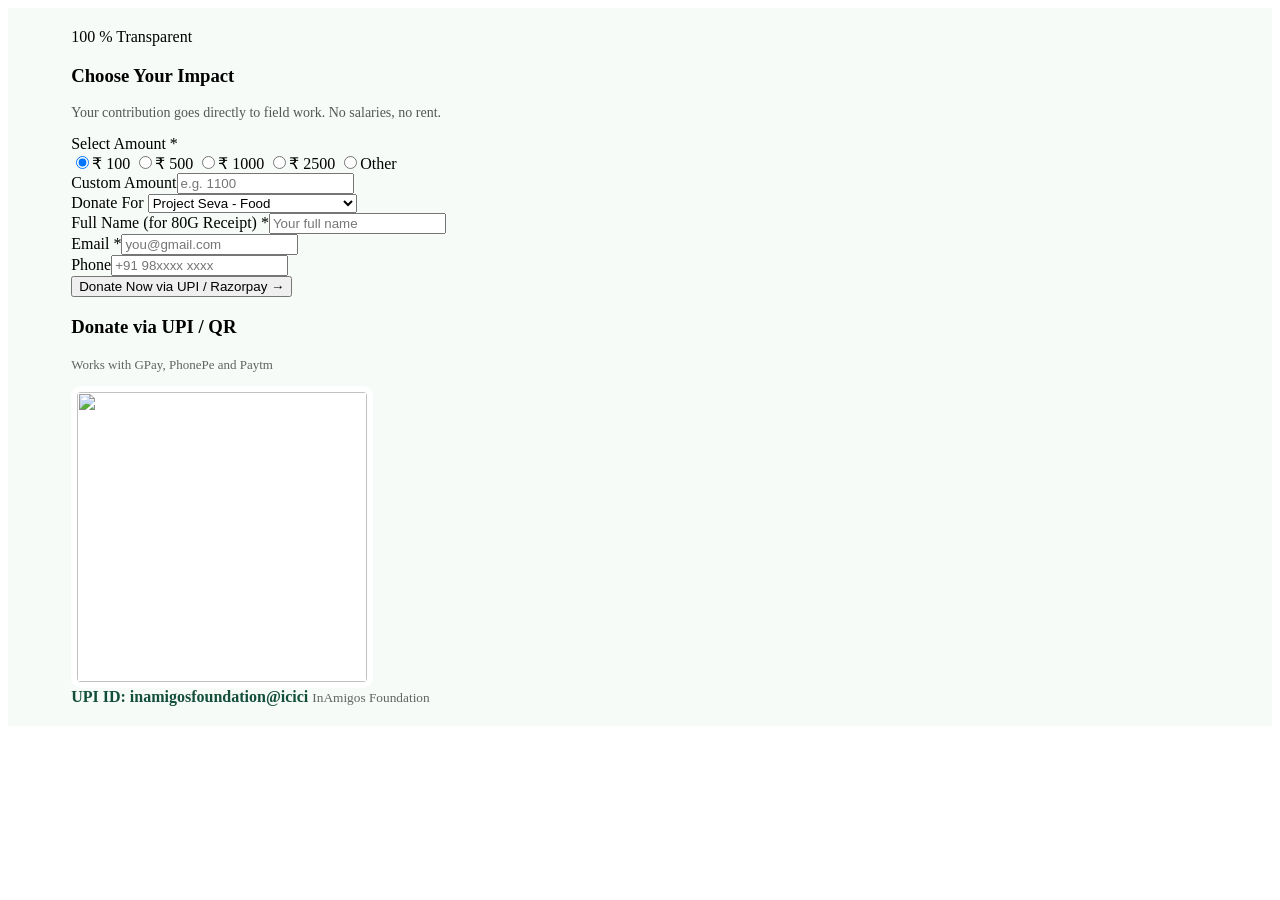
==== donate.html @ 6199de29 "Add files via upload" ====
<!DOCTYPE html>
<html>

<head>
  <meta charset="UTF-8">
  <meta name="viewport" content="width=device-width, initial-scale=1">
  <title>InAmigos Foundation - Donate</title>
<link rel="stylesheet" href="donate.css">
</head>

<body>
<section id="donate" style="padding:20px 5%;background:var(--cream, #F6FBF7)">


<div class="donate-wrap">
  <!-- LEFT: FORM -->
  <div class="d-card">
    <span class="d-tag">100 % Transparent</span>
    <h3>Choose Your Impact</h3>
    <p style="opacity:.65;font-size:14px">Your contribution goes directly to field work. No salaries, no rent.</p>

    <span class="d-label">Select Amount *</span>
    <div class="d-amounts">
      <input type="radio" name="amt" id="amt100" checked><label for="amt100">&#x20B9; 100</label>
      <input type="radio" name="amt" id="amt500"><label for="amt500">&#x20B9; 500</label>
      <input type="radio" name="amt" id="amt1000"><label for="amt1000">&#x20B9; 1000</label>
      <input type="radio" name="amt" id="amt2500"><label for="amt2500">&#x20B9; 2500</label>
      <input type="radio" name="amt" id="amtOther"><label for="amtOther">Other</label>
    </div>

    <div class="d-grid2">
      <div><span class="d-label">Custom Amount</span><input class="d-input" type="number" placeholder="e.g. 1100"></div>
      <div><span class="d-label">Donate For</span>
        <select class="d-input">
          <option>Project Seva - Food</option>
          <option>Bachpanshala - Education</option>
          <option>Jeev - Animal Welfare</option>
          <option>Prakriti - Environment</option>
          <option>Udaan - Women Empowerment</option>
          <option>Where Most Needed</option>
        </select>
      </div>
    </div>

    <span class="d-label">Full Name (for 80G Receipt) *</span><input class="d-input" type="text" placeholder="Your full name">
    <div class="d-grid2">
      <div><span class="d-label">Email *</span><input class="d-input" type="email" placeholder="you@gmail.com"></div>
      <div><span class="d-label">Phone</span><input class="d-input" type="tel" placeholder="+91 98xxxx xxxx"></div>
    </div>

    <button class="d-btn d-btn-green">Donate Now via UPI / Razorpay &#8594;</button>
  </div>

  <!-- RIGHT: UPI + BANK -->
  <div style="display:grid;gap:18px">
    <div class="d-card">
      <h3>Donate via UPI / QR</h3>
      <p style="font-size:13px;opacity:.6">Works with GPay, PhonePe and Paytm</p>
      <div class="d-qr">
        <img src="qrcode.jpg" style="width:290px;height:290px;background:white;padding:6px;border-radius:10px">
        <br>
        <b style="margin-top:10px;color:#124E3B">UPI ID: inamigosfoundation@icici</b>
        <small style="opacity:.6">InAmigos Foundation</small>
      </div>
      </div>
    </div>

  
  </div>
</div>
</section>


  </div>
</div>
</section>

</body>

</html>
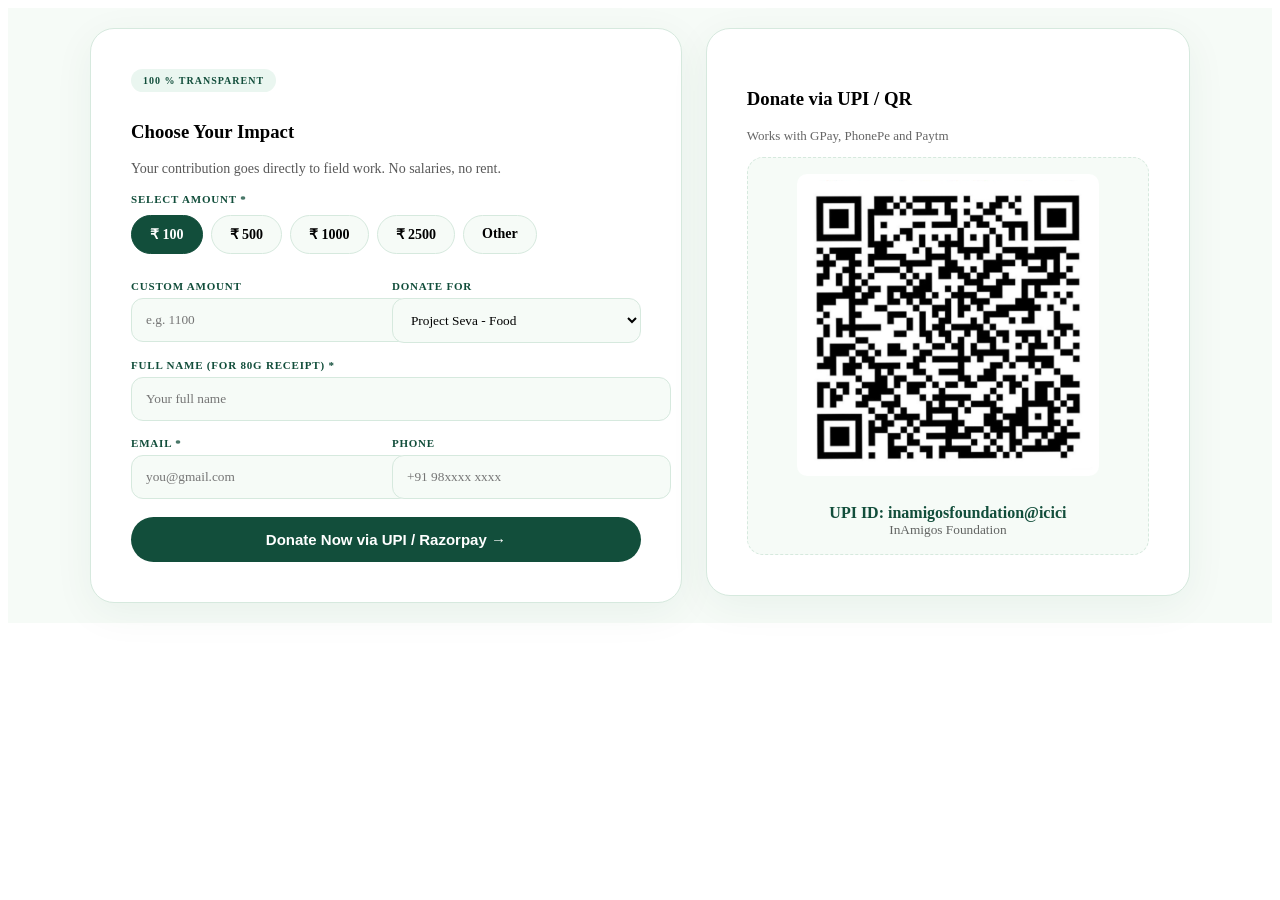
==== commit d4106db5: "Update QR code image source path in donate.html" ====
--- a/donate.html
+++ b/donate.html
@@ -57,7 +57,7 @@
       <h3>Donate via UPI / QR</h3>
       <p style="font-size:13px;opacity:.6">Works with GPay, PhonePe and Paytm</p>
       <div class="d-qr">
-        <img src="qrcode.jpg" style="width:290px;height:290px;background:white;padding:6px;border-radius:10px">
+        <img src="images/qrcode.jpg" style="width:290px;height:290px;background:white;padding:6px;border-radius:10px">
         <br>
         <b style="margin-top:10px;color:#124E3B">UPI ID: inamigosfoundation@icici</b>
         <small style="opacity:.6">InAmigos Foundation</small>
@@ -77,4 +77,4 @@
 
 </body>
 
-</html>+</html>
--- a/donate.css
+++ b/donate.css
@@ -0,0 +1,114 @@
+:root{
+--primary:#124E3B;
+--light:#EAF6F0;
+--cream:#F6FBF7;
+--border:#D6E9DE;
+}
+
+.donate-wrap{
+  max-width: 1100px;
+  margin: 0 auto;
+  display: grid;
+  grid-template-columns: 1.1fr .9fr;
+  gap: 24px;
+  align-items: start}
+  
+.d-card{
+  background: white;
+  border: 1px solid var(--border, #D6E9DE);
+  border-radius: 24px;
+  padding: 40px;
+  box-shadow: 0 10px 40px rgba(18,78,59,.06)}
+  
+.d-tag{
+  display: inline-block;
+  background: var(--light, #EAF6F0);
+  color: var(--primary, #124E3B);
+  padding: 6px 12px;
+  border-radius: 100px;
+  font-size: 10px;
+  font-weight: 700;
+  letter-spacing: 1px;
+  text-transform: uppercase;
+  margin-bottom: 10px}
+  
+.d-label{
+  font-size: 11px;
+  font-weight: 700;
+  letter-spacing:.8px;
+  text-transform: uppercase;
+  color: var(--primary, #124E3B);
+  margin: 16px 0 6px;
+  display: block}
+  
+.d-input{
+  width: 100%;
+  padding: 13px 14px;
+  border-radius: 12px;
+  border: 1.5px solid var(--border, #D6E9DE);
+  background: var(--cream, #F6FBF7);
+  font-family: inherit;
+  outline: none}
+  
+.d-input:focus{
+  border-color:#1B7A5C;
+  background: white;
+  box-shadow: 0 0 0 4px #EAF6F0}
+  
+.d-amounts{
+  display: flex;
+  flex-wrap: wrap;
+  gap: 8px; 
+  margin: 10px 0}
+  
+.d-amounts input{display:none}
+
+.d-amounts label{
+  padding: 10px 18px;
+  border: 1.5px solid var(--border, #D6E9DE);
+  border-radius: 100px;
+  font-weight: 700;
+  cursor: pointer;
+  background:#F6FBF7;
+  transition:.2s;
+  font-size: 14px}
+  
+.d-amounts input:checked + label{
+  background:#124E3B;
+  color: white;
+  border-color:#124E3B}
+  
+.d-grid2{
+  display: grid;
+  grid-template-columns: 1fr 1fr;
+  gap: 12px}
+  
+.d-btn{
+  padding: 14px 22px;
+  border-radius: 100px;
+  font-weight: 700;
+  border: none;
+  cursor: pointer;
+  width: 100%;
+  transition:.2s}
+  
+.d-btn-green{
+  background:#124E3B;
+  color: white;
+  margin-top: 18px;
+  font-size: 15px}
+  
+.d-btn-green:hover{
+  background:#1B7A5C;
+  transform: translateY(-2px)}
+  
+.d-qr{
+  border: 1.5px dashed #D6E9DE;
+  background:#F6FBF7;
+  border-radius: 16px;
+  padding: 16px;
+  display: grid;
+  place-items: center;
+  margin-top: 12px}
+  
+@media(max-width:900px){.donate-wrap{grid-template-columns:1fr}.d-grid2{grid-template-columns:1fr}}
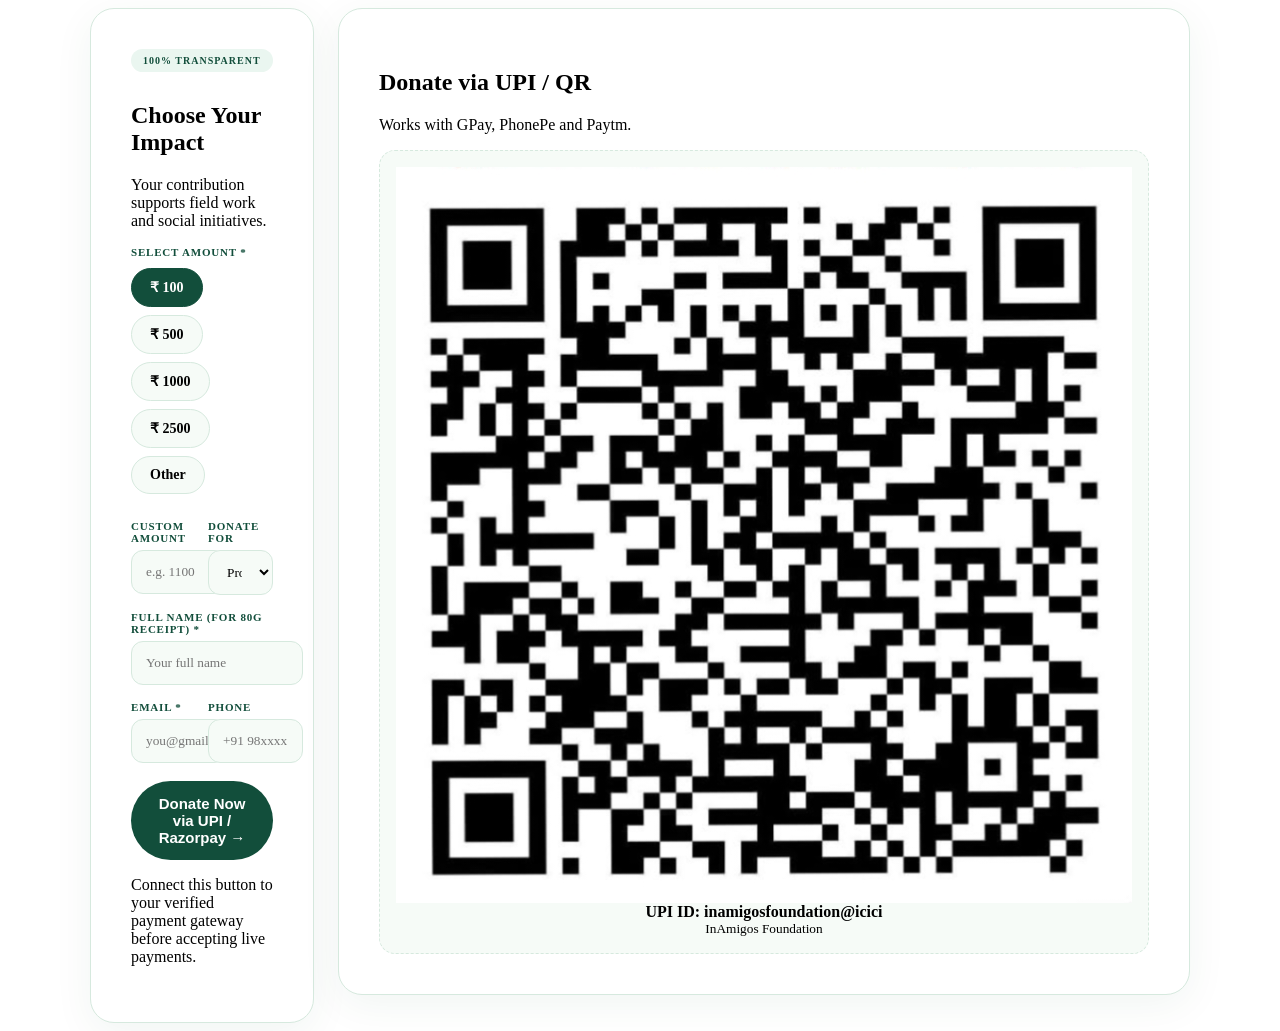
==== commit 25c6ee42: "Refactor donate.html for improved layout and accessibility Updated the donate.html structure to impr" ====
--- a/donate.html
+++ b/donate.html
@@ -1,80 +1,71 @@
 <!DOCTYPE html>
-<html>
-
+<html lang="en">
 <head>
   <meta charset="UTF-8">
-  <meta name="viewport" content="width=device-width, initial-scale=1">
+  <meta name="viewport" content="width=device-width, initial-scale=1.0">
+  <meta name="description" content="Support InAmigos Foundation through a contribution.">
   <title>InAmigos Foundation - Donate</title>
-<link rel="stylesheet" href="donate.css">
+  <link rel="preconnect" href="https://fonts.googleapis.com">
+  <link rel="preconnect" href="https://fonts.gstatic.com" crossorigin>
+  <link href="https://fonts.googleapis.com/css2?family=Inter:wght@400;500;600;700&family=Fraunces:opsz,wght@9..144,600;9..144,700&display=swap" rel="stylesheet">
+  <link rel="stylesheet" href="donate.css">
 </head>
+<body>
+<main class="donate-page">
+  <div class="donate-wrap">
+    <section class="d-card">
+      <span class="d-tag">100% Transparent</span>
+      <h1>Choose Your Impact</h1>
+      <p class="muted">Your contribution supports field work and social initiatives.</p>
 
-<body>
-<section id="donate" style="padding:20px 5%;background:var(--cream, #F6FBF7)">
+      <span class="d-label">Select Amount *</span>
+      <div class="d-amounts">
+        <input type="radio" name="amt" id="amt100" value="100" checked><label for="amt100">₹ 100</label>
+        <input type="radio" name="amt" id="amt500" value="500"><label for="amt500">₹ 500</label>
+        <input type="radio" name="amt" id="amt1000" value="1000"><label for="amt1000">₹ 1000</label>
+        <input type="radio" name="amt" id="amt2500" value="2500"><label for="amt2500">₹ 2500</label>
+        <input type="radio" name="amt" id="amtOther" value="other"><label for="amtOther">Other</label>
+      </div>
 
+      <div class="d-grid2">
+        <div><label class="d-label" for="customAmount">Custom Amount</label><input id="customAmount" class="d-input" type="number" min="1" placeholder="e.g. 1100"></div>
+        <div><label class="d-label" for="donateFor">Donate For</label>
+          <select id="donateFor" class="d-input">
+            <option>Project Seva - Food</option>
+            <option>Bachpanshala - Education</option>
+            <option>Jeev - Animal Welfare</option>
+            <option>Prakriti - Environment</option>
+            <option>Udaan - Women Empowerment</option>
+            <option>Where Most Needed</option>
+          </select>
+        </div>
+      </div>
 
-<div class="donate-wrap">
-  <!-- LEFT: FORM -->
-  <div class="d-card">
-    <span class="d-tag">100 % Transparent</span>
-    <h3>Choose Your Impact</h3>
-    <p style="opacity:.65;font-size:14px">Your contribution goes directly to field work. No salaries, no rent.</p>
+      <label class="d-label" for="fullName">Full Name (for 80G Receipt) *</label>
+      <input id="fullName" class="d-input" type="text" placeholder="Your full name" required>
 
-    <span class="d-label">Select Amount *</span>
-    <div class="d-amounts">
-      <input type="radio" name="amt" id="amt100" checked><label for="amt100">&#x20B9; 100</label>
-      <input type="radio" name="amt" id="amt500"><label for="amt500">&#x20B9; 500</label>
-      <input type="radio" name="amt" id="amt1000"><label for="amt1000">&#x20B9; 1000</label>
-      <input type="radio" name="amt" id="amt2500"><label for="amt2500">&#x20B9; 2500</label>
-      <input type="radio" name="amt" id="amtOther"><label for="amtOther">Other</label>
-    </div>
+      <div class="d-grid2">
+        <div><label class="d-label" for="email">Email *</label><input id="email" class="d-input" type="email" placeholder="you@gmail.com" required></div>
+        <div><label class="d-label" for="phone">Phone</label><input id="phone" class="d-input" type="tel" placeholder="+91 98xxxx xxxx"></div>
+      </div>
 
-    <div class="d-grid2">
-      <div><span class="d-label">Custom Amount</span><input class="d-input" type="number" placeholder="e.g. 1100"></div>
-      <div><span class="d-label">Donate For</span>
-        <select class="d-input">
-          <option>Project Seva - Food</option>
-          <option>Bachpanshala - Education</option>
-          <option>Jeev - Animal Welfare</option>
-          <option>Prakriti - Environment</option>
-          <option>Udaan - Women Empowerment</option>
-          <option>Where Most Needed</option>
-        </select>
-      </div>
-    </div>
+      <button class="d-btn d-btn-green" type="button">Donate Now via UPI / Razorpay →</button>
+      <p class="form-note">Connect this button to your verified payment gateway before accepting live payments.</p>
+    </section>
 
-    <span class="d-label">Full Name (for 80G Receipt) *</span><input class="d-input" type="text" placeholder="Your full name">
-    <div class="d-grid2">
-      <div><span class="d-label">Email *</span><input class="d-input" type="email" placeholder="you@gmail.com"></div>
-      <div><span class="d-label">Phone</span><input class="d-input" type="tel" placeholder="+91 98xxxx xxxx"></div>
-    </div>
+    <aside class="side-stack">
+      <section class="d-card">
+        <h2>Donate via UPI / QR</h2>
+        <p class="muted">Works with GPay, PhonePe and Paytm.</p>
+        <div class="d-qr">
+          <img src="images/qrcode.jpg" alt="InAmigos Foundation UPI QR code">
+          <strong>UPI ID: inamigosfoundation@icici</strong>
+          <small>InAmigos Foundation</small>
+        </div>
+      </section>
+    </aside>
+  </div>
+</main>
+</body>
+</html>
 
-    <button class="d-btn d-btn-green">Donate Now via UPI / Razorpay &#8594;</button>
-  </div>
-
-  <!-- RIGHT: UPI + BANK -->
-  <div style="display:grid;gap:18px">
-    <div class="d-card">
-      <h3>Donate via UPI / QR</h3>
-      <p style="font-size:13px;opacity:.6">Works with GPay, PhonePe and Paytm</p>
-      <div class="d-qr">
-        <img src="images/qrcode.jpg" style="width:290px;height:290px;background:white;padding:6px;border-radius:10px">
-        <br>
-        <b style="margin-top:10px;color:#124E3B">UPI ID: inamigosfoundation@icici</b>
-        <small style="opacity:.6">InAmigos Foundation</small>
-      </div>
-      </div>
-    </div>
-
-  
-  </div>
-</div>
-</section>
-
-
-  </div>
-</div>
-</section>
-
-</body>
-
-</html>
